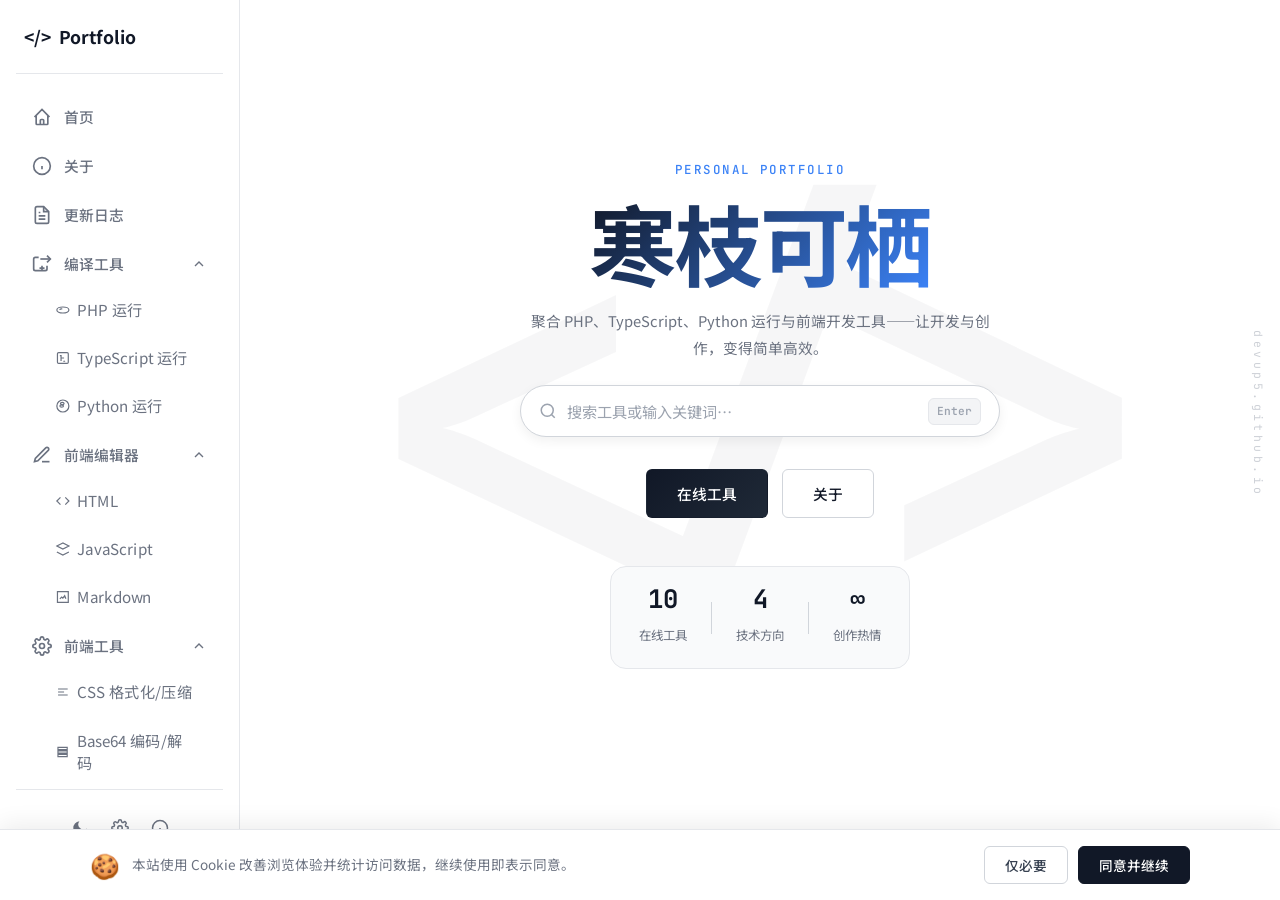
==== home/index.html @ 3d8b0461 "version 3.14" ====
<!DOCTYPE html>
<html lang="zh-CN">
<head>
    <meta charset="UTF-8">
    <script>(function(){var s=localStorage.getItem('theme');var d=window.matchMedia('(prefers-color-scheme: dark)').matches;document.documentElement.setAttribute('data-theme',s||(d?'dark':'light'));})();</script>
    <meta name="viewport" content="width=device-width, initial-scale=1.0">
    <title>寒枝可栖 — Portfolio</title>
    <meta name="author" content="寒枝可栖">
    <meta name="robots" content="index, follow">
    <link rel="icon" href="../home-icon.jpeg">
    <link rel="stylesheet" href="../style/home.css">
    <link rel="preconnect" href="https://fonts.googleapis.com" crossorigin>
    <link rel="preload" as="style" href="https://fonts.googleapis.com/css2?family=Noto+Sans+SC:wght@300;400;500;700&family=JetBrains+Mono:wght@400;500&display=swap" onload="this.onload=null;this.rel='stylesheet'">
    <noscript><link rel="stylesheet" href="https://fonts.googleapis.com/css2?family=Noto+Sans+SC:wght@300;400;500;700&family=JetBrains+Mono:wght@400;500&display=swap"></noscript>
    <script async charset="UTF-8" id="LA_COLLECT" src="https://sdk.51.la/js-sdk-pro.min.js"></script>
    <script>window.addEventListener('load',function(){if(typeof LA!=='undefined')LA.init({id:"3R1OGymGzZO5DVI3",ck:"3R1OGymGzZO5DVI3"})})</script>
    <script>
    window.PVStatsReady = (async function() {
      var API = 'https://js.ruseo.cn/api/counter.php';
      var KEY = 'e91d240cb9d6f59608ce9db2fded6e79';
      var C_TOTAL = '32213d0aaffbc0c523dce9c372ad9a63';
      var C_MONTH = '7a5000d0757ff5e1d649df7433d082ba';
      var C_DAY = '618c85d0ef884185d67e6caba50d1f65';
      var C_YDAY = 'c9b394fa8ed7a2698d85b9096751db17';
      function pad(n) { return String(n).padStart(2, '0'); }
      function bjDate(offsetDays) {
        var d = new Date(Date.now() + (480 + new Date().getTimezoneOffset()) * 60000 + (offsetDays || 0) * 86400000);
        return d.getFullYear() + '-' + pad(d.getMonth() + 1) + '-' + pad(d.getDate());
      }
      function api(params) {
        var qs = Object.keys(params).map(function(k) { return k + '=' + encodeURIComponent(params[k]); }).join('&');
        return fetch(API + '?' + qs, { cache: 'no-store' }).then(function(r) { return r.json(); });
      }
      var today = bjDate(0), yesterday = bjDate(-1), thisMonth = today.slice(0, 7);
      var dayInfo = await api({ action: 'get', api_key: KEY, counter_id: C_DAY });
      var dayLast = (dayInfo.counter && dayInfo.counter.last_count_time) || '';
      if (dayLast.slice(0, 10) !== today) {
        await api({ action: 'reset', api_key: KEY, counter_id: C_YDAY });
        if (dayLast.slice(0, 10) === yesterday) {
          var oldCount = parseInt(dayInfo.counter && dayInfo.counter.current_count, 10) || 0;
          if (oldCount > 0) await api({ action: 'increment', api_key: KEY, counter_id: C_YDAY, value: oldCount });
        }
        await api({ action: 'reset', api_key: KEY, counter_id: C_DAY });
      }
      var monInfo = await api({ action: 'get', api_key: KEY, counter_id: C_MONTH });
      var monLast = (monInfo.counter && monInfo.counter.last_count_time) || '';
      if (monLast.slice(0, 7) !== thisMonth) await api({ action: 'reset', api_key: KEY, counter_id: C_MONTH });
      await Promise.all([
        api({ action: 'increment', api_key: KEY, counter_id: C_TOTAL, value: 1 }),
        api({ action: 'increment', api_key: KEY, counter_id: C_MONTH, value: 1 }),
        api({ action: 'increment', api_key: KEY, counter_id: C_DAY, value: 1 })
      ]);
      var final = await Promise.all([
        api({ action: 'get', api_key: KEY, counter_id: C_TOTAL }),
        api({ action: 'get', api_key: KEY, counter_id: C_MONTH }),
        api({ action: 'get', api_key: KEY, counter_id: C_DAY }),
        api({ action: 'get', api_key: KEY, counter_id: C_YDAY })
      ]);
      function cnt(r) { return parseInt(r && r.counter && r.counter.current_count, 10) || 0; }
      return { total: cnt(final[0]), month: cnt(final[1]), today: cnt(final[2]), yesterday: cnt(final[3]) };
    })().catch(function(err) { console.warn('PV counter error:', err); return null; });
    </script>
</head>
<body>
    <div id="loadingBarMount"></div>
    <div id="sidebarMount"></div>

    <div class="pages">
        <!-- ========== 首页 ========== -->
        <section class="page active" id="page-home" data-section="home">
            <div class="landing">
                <div class="landing-deco" aria-hidden="true">&lt;/&gt;</div>
                <div class="landing-brand-vertical" aria-hidden="true">devup5.github.io</div>
                <div class="landing-content">
                    <p class="landing-eyebrow">PERSONAL PORTFOLIO</p>
                    <h1 class="landing-title">
                        <span class="landing-title-fill">寒枝可栖</span>
                    </h1>
                    <p class="landing-desc">聚合 PHP、TypeScript、Python 运行与前端开发工具——让开发与创作，变得简单高效。</p>
                    <div class="landing-search-wrap">
                        <div class="landing-search">
                            <svg class="landing-search-icon" viewBox="0 0 24 24" width="18" height="18" fill="none" stroke="currentColor" stroke-width="2"><circle cx="11" cy="11" r="8"/><path d="M21 21l-4.35-4.35"/></svg>
                            <input type="text" id="homeSearchInput" class="landing-search-input" placeholder="搜索工具或输入关键词…" autocomplete="off">
                            <kbd class="landing-search-kbd">Enter</kbd>
                        </div>
                        <div class="landing-search-results" id="homeSearchResults"></div>
                    </div>
                    <div class="landing-btns">
                        <button type="button" class="btn btn-dark" data-nav="//devup5.github.io/tools#python">在线工具</button>
                        <button type="button" class="btn btn-light" data-nav="//devup5.github.io/home#about">关于</button>
                    </div>
                    <div class="landing-stats">
                        <div class="stat-item">
                            <span class="stat-num">10</span>
                            <span class="stat-label">在线工具</span>
                        </div>
                        <div class="stat-sep"></div>
                        <div class="stat-item">
                            <span class="stat-num">4</span>
                            <span class="stat-label">技术方向</span>
                        </div>
                        <div class="stat-sep"></div>
                        <div class="stat-item">
                            <span class="stat-num">&infin;</span>
                            <span class="stat-label">创作热情</span>
                        </div>
                    </div>
                </div>
            </div>
        </section>

        <!-- ========== 关于 ========== -->
        <section class="page" id="page-about" data-section="about">
            <div class="page-scroll">
                <div class="container">
                    <div class="about-hero">
                        <div class="about-hero-left">
                            <p class="about-eyebrow">ABOUT</p>
                            <h2 class="about-title">
                                <span class="about-title-fill">关于项目</span>
                                <span class="about-title-outline">About This Site</span>
                            </h2>
                        </div>
                        <div class="about-hero-right">
                            <div class="about-deco" aria-hidden="true">&lt;/&gt;</div>
                        </div>
                    </div>

                    <div class="about-stats">
                        <div class="about-stats-hero">
                            <span class="about-stats-label">站点浏览</span>
                            <span class="about-stats-big" id="statTotal">--</span>
                            <span class="about-stats-bar"></span>
                        </div>
                        <div class="about-stats-grid">
                            <div class="about-stat-item">
                                <span class="about-stat-label">今日浏览</span>
                                <span class="about-stat-value" id="statToday">--</span>
                            </div>
                            <div class="about-stat-item">
                                <span class="about-stat-label">昨日访客</span>
                                <span class="about-stat-value" id="statYesterday">--</span>
                            </div>
                            <div class="about-stat-item">
                                <span class="about-stat-label">本月浏览</span>
                                <span class="about-stat-value" id="statMonth">--</span>
                            </div>
                        </div>
                    </div>

                    <!-- 01 关于项目 -->
                    <div class="about-section">
                        <div class="sec-head">
                            <span class="sec-num">01</span>
                            <h3 class="sec-title">关于项目</h3>
                        </div>
                        <div class="about-bio">
                            <p>这是一个纯浏览器端的在线工具聚合平台。提供 Python、PHP、TypeScript 编译运行与前端开发工具，浏览器点开即用。</p>
                            <p>我只负责架构设计、业务逻辑梳理与 Debug 环节——说人话就是出点子、做测试。相关的实践经验，以后如果有空会在博客做些总结。</p>
                            <p>代码谈不上优雅，结构也未必规范，但它能跑、能用，还能帮到别人，我就挺开心的。</p>
                        </div>
                    </div>

                    <!-- 02 功能亮点 -->
                    <div class="about-section">
                        <div class="sec-head">
                            <span class="sec-num">02</span>
                            <h3 class="sec-title">功能亮点</h3>
                        </div>
                        <div class="about-features-grid">
                            <div class="about-feature-card">
                                <div class="about-feature-icon">
                                    <svg viewBox="0 0 24 24" width="28" height="28" fill="none" stroke="currentColor" stroke-width="2"><path d="M3 7h18M3 12h18M3 17h12"/></svg>
                                </div>
                                <span class="about-feature-num">01</span>
                                <h4 class="about-feature-name">分类清晰</h4>
                                <p class="about-feature-desc">编译工具与前端工具两大分类，快速定位所需资源。</p>
                            </div>
                            <div class="about-feature-card">
                                <div class="about-feature-icon">
                                    <svg viewBox="0 0 24 24" width="28" height="28" fill="none" stroke="currentColor" stroke-width="2"><circle cx="11" cy="11" r="8"/><path d="M21 21l-4.35-4.35"/></svg>
                                </div>
                                <span class="about-feature-num">02</span>
                                <h4 class="about-feature-name">智能搜索</h4>
                                <p class="about-feature-desc">搜索引擎一键切换，直达在线工具或外部网站。</p>
                            </div>
                            <div class="about-feature-card">
                                <div class="about-feature-icon">
                                    <svg viewBox="0 0 24 24" width="28" height="28" fill="none" stroke="currentColor" stroke-width="2"><path d="M21 12.79A9 9 0 1111.21 3 7 7 0 0021 12.79z"/></svg>
                                </div>
                                <span class="about-feature-num">03</span>
                                <h4 class="about-feature-name">主题切换</h4>
                                <p class="about-feature-desc">深浅色模式自由切换，自动记忆用户偏好。</p>
                            </div>
                            <div class="about-feature-card">
                                <div class="about-feature-icon">
                                    <svg viewBox="0 0 24 24" width="28" height="28" fill="none" stroke="currentColor" stroke-width="2"><path d="M12 22s8-4 8-10V5l-8-3-8 3v7c0 6 8 10 8 10z"/></svg>
                                </div>
                                <span class="about-feature-num">04</span>
                                <h4 class="about-feature-name">隐私保护</h4>
                                <p class="about-feature-desc">Cookie 同意管理、透明的隐私政策与可选分析。</p>
                            </div>
                        </div>
                    </div>

                    <!-- 03 建议 & 反馈 -->
                    <div class="about-section">
                        <div class="sec-head">
                            <span class="sec-num">03</span>
                            <h3 class="sec-title">建议 &amp; 反馈</h3>
                        </div>
                        <div class="about-feedback">
                            <div class="about-feedback-left">
                                <p class="about-feedback-line">有 Bug？</p>
                                <p class="about-feedback-line">有新想法？</p>
                                <p class="about-feedback-arrow">通过下方表单告诉我们 →</p>
                            </div>
                            <button type="button" class="btn btn-dark about-feedback-btn" id="aboutFeedback">在线反馈</button>
                        </div>
                        <div class="about-feedback-iframe" id="feedbackIframe" style="display:none;">
                            <iframe src="https://6nqd6k8n.jsjform.com/f/DHOf96?x_field_1=toolkit" frameborder="0" allowfullscreen="" class="iframe-form" style="width: 100%; height: 650px; display: block;"></iframe>
                        </div>
                    </div>

                    <div class="about-section about-footer-note">
                        <p>© 2026 寒枝可栖 · All tools run in browser</p>
                    </div>
                </div>
            </div>
        </section>

        <!-- ========== 更新日志 ========== -->
        <section class="page" id="page-changelog" data-section="changelog">
            <div class="page-scroll">
                <div class="container">
                    <div class="about-hero">
                        <div class="about-hero-left">
                            <p class="about-eyebrow">CHANGELOG</p>
                            <h2 class="about-title">
                                <span class="about-title-fill">更新日志</span>
                                <span class="about-title-outline">Version History</span>
                            </h2>
                            <p class="about-desc">记录本站每一次迭代与成长，见证从无到有的每一步。</p>
                        </div>
                        <div class="about-hero-right">
                            <div class="about-deco" id="changelogDeco" aria-hidden="true">v3.14.1</div>
                        </div>
                    </div>

                    <div class="changelog-full-list" id="changelogFullList">
                        <!-- 由 JS 动态渲染 -->
                    </div>
                </div>
            </div>
        </section>
    </div>

    <div id="footerMount"></div>
    <div id="modalsMount"></div>

    <script defer src="../script/changelog.js"></script>
    <script defer src="../script/sidebar.js"></script>
    <script defer src="../script/setting.js"></script>
    <script defer src="../script/contextmenu.js"></script>
    <script defer src="../script/outer.js"></script>
    <script>
        document.addEventListener('DOMContentLoaded', function() {
            if (typeof initHomeRouter === 'function') initHomeRouter();
        });
    </script>
</body>
</html>
---- style/home.css ----
:root {color-scheme:light;--sidebar-w:240px;--footer-h:72px;--accent:#111827;--accent-2:#1f2937;--highlight:#3b82f6;--highlight-light:#60a5fa;--bg:#ffffff;--bg-alt:#f9fafb;--bg-card:#ffffff;--bg-input:#f3f4f6;--t1:#111827;--t2:#374151;--t3:#6b7280;--t4:#9ca3af;--line:#e5e7eb;--line-strong:#d1d5db;--sh-sm:0 1px 2px rgba(0,0,0,0.04);--sh-md:0 4px 12px rgba(0,0,0,0.06);--sh-lg:0 12px 28px rgba(0,0,0,0.1);--r-sm:6px;--r-md:10px;--r-lg:16px;--r-xl:20px;--r-full:999px;--sidebar-w:240px;--ease:cubic-bezier(0.4,0,0.2,1);--t-fast:150ms var(--ease);--t-base:250ms var(--ease);--t-slide:500ms var(--ease);}
[data-theme="dark"] {color-scheme:dark;--bg:#0f172a;--bg-alt:#1e293b;--bg-card:#1e293b;--bg-input:#334155;--t1:#f1f5f9;--t2:#cbd5e1;--t3:#94a3b8;--t4:#64748b;--line:#334155;--line-strong:#475569;--sh-sm:0 1px 2px rgba(0,0,0,0.3);--sh-md:0 4px 12px rgba(0,0,0,0.35);--sh-lg:0 12px 28px rgba(0,0,0,0.45);--highlight:#60a5fa;--highlight-light:#93c5fd;}
*,*::before,*::after {box-sizing:border-box;}
* {margin:0;padding:0;}
html,body {height:100%;overflow:hidden;}
html {background:var(--bg);}
body {font-family:'Noto Sans SC',-apple-system,BlinkMacSystemFont,sans-serif;font-size:18.4px;line-height:1.7;color:var(--t2);background:var(--bg);-webkit-font-smoothing:antialiased;}
img {max-width:100%;display:block;}
a {text-decoration:none;color:inherit;transition:color var(--t-fast);}
ul {list-style:none;}
button {font-family:inherit;cursor:pointer;border:none;background:none;color:inherit;}
iframe {border:none;}
textarea {font-family:inherit;}
::selection {background:var(--highlight);color:#fff;}
.sidebar {position:fixed;top:0;left:0;bottom:0;width:var(--sidebar-w);z-index:1000;background:var(--bg);border-right:1px solid var(--line);display:flex;flex-direction:column;padding:24px 16px;transition:transform var(--t-base);}
.sidebar-top {padding:0 8px 24px;border-bottom:1px solid var(--line);margin-bottom:20px;}
.sidebar-logo {display:flex;align-items:center;gap:8px;font-weight:700;font-size:1.1rem;color:var(--t1);cursor:pointer;font-family:inherit;background:none;border:none;padding:0;}
.sidebar-nav {display:flex;flex-direction:column;gap:4px;flex:1;}
.sidebar-link {display:flex;align-items:center;gap:12px;padding:12px 16px;font-size:0.92rem;font-weight:500;color:var(--t3);border-radius:var(--r-md);transition:all var(--t-fast);cursor:pointer;font-family:inherit;background:none;border:none;text-align:left;width:100%;}
.sidebar-link svg {flex-shrink:0;}
.sidebar-link:hover {color:var(--t1);background:var(--bg-alt);}
.sidebar-link.active {color:var(--highlight);background:rgba(59,130,246,0.08);font-weight:600;}
[data-theme="dark"] .sidebar-link.active {background:rgba(96,165,250,0.1);}
.sidebar-bottom {display:flex;flex-direction:column;align-items:center;gap:12px;padding-top:20px;border-top:1px solid var(--line);}
.sidebar-theme {width:36px;height:36px;display:flex;align-items:center;justify-content:center;border-radius:var(--r-sm);color:var(--t3);transition:all var(--t-fast);}
.sidebar-theme:hover {background:var(--bg-alt);color:var(--t1);}
.sidebar-links {display:flex;gap:4px;align-items:center;flex-wrap:wrap;justify-content:center;}
.sidebar-icon-btn {width:36px;height:36px;display:flex;align-items:center;justify-content:center;border-radius:var(--r-sm);color:var(--t3);transition:all var(--t-fast);}
.sidebar-icon-btn:hover {background:var(--bg-alt);color:var(--t1);}
.sidebar-copy {font-size:0.68rem;color:var(--t4);font-family:'JetBrains Mono',monospace;text-align:center;}
.sidebar-dropdown {display:flex;flex-direction:column;}
.sidebar-dropdown-toggle {justify-content:flex-start;position:relative;}
.sidebar-dropdown-toggle .dropdown-chevron {margin-left:auto;transition:transform var(--t-fast);flex-shrink:0;}
.sidebar-dropdown.open .dropdown-chevron {transform:rotate(180deg);}
.sidebar-dropdown-menu {display:none;flex-direction:column;padding-left:32px;gap:4px;margin-top:2px;margin-left:-5px;overflow:hidden;}
.sidebar-dropdown.open .sidebar-dropdown-menu {display:flex;animation:fadeIn 0.2s ease;}
.sidebar-sublink {display:flex;align-items:center;gap:8px;padding:10px 14px;font-size:1.05rem;color:var(--t3);border-radius:var(--r-sm);transition:all var(--t-fast);cursor:pointer;font-family:inherit;background:none;border:none;text-align:left;width:100%;text-decoration:none;transform:scale(0.903125);transform-origin:left center;}
.sidebar-sublink:hover {color:var(--t1);background:var(--bg-alt);}
.sidebar-sublink.active {color:var(--t2);font-weight:500;}
.sidebar-burger {display:none;}
.sidebar-open-btn {display:none;position:fixed;top:16px;left:16px;z-index:1001;width:40px;height:40px;align-items:center;justify-content:center;border-radius:var(--r-sm);background:var(--bg-card);border:1px solid var(--line);box-shadow:var(--sh-sm);color:var(--t1);}
.ic-sun {display:none;}
.ic-moon {display:block;}
[data-theme="dark"] .ic-sun {display:block;}
[data-theme="dark"] .ic-moon {display:none;}
.pages {position:relative;height:calc(100vh - var(--footer-h));margin-left:var(--sidebar-w);overflow:hidden;}
.page {position:absolute;inset:0;display:flex;align-items:center;justify-content:center;pointer-events:none;opacity:0;visibility:hidden;transition:opacity 0.3s ease;}
.page.active {pointer-events:auto;opacity:1;visibility:visible;}
.page-scroll {width:100%;height:100%;overflow-y:auto;padding:48px 0;display:flex;align-items:flex-start;}
.page-scroll::-webkit-scrollbar {width:6px;}
.page-scroll::-webkit-scrollbar-track {background:transparent;}
.page-scroll::-webkit-scrollbar-thumb {background:var(--line-strong);border-radius:3px;}
.container {max-width:1100px;margin:0 auto;padding:0 24px;width:100%;}
.landing {width:100%;height:100%;display:flex;align-items:center;justify-content:center;padding:0 24px;position:relative;overflow:hidden;}
.landing-deco {position:absolute;top:50%;left:50%;transform:translate(-50%,-50%);font-family:'JetBrains Mono',monospace;font-size:clamp(18rem,38vw,32rem);font-weight:700;color:var(--t1);opacity:0.03;pointer-events:none;user-select:none;white-space:nowrap;z-index:0;}
.landing-brand-vertical {position:absolute;right:12px;top:50%;transform:translateY(-50%);writing-mode:vertical-rl;font-family:'JetBrains Mono',monospace;font-size:0.72rem;color:var(--t4);letter-spacing:0.3em;opacity:0.5;pointer-events:none;user-select:none;}
.landing-content {text-align:center;max-width:680px;animation:fadeUp 0.8s var(--ease) backwards;position:relative;z-index:1;}
.landing-eyebrow {font-family:'JetBrains Mono',monospace;font-size:0.78rem;font-weight:500;color:var(--highlight);letter-spacing:0.2em;text-transform:uppercase;margin-bottom:16px;}
.landing-title {font-size:clamp(2.8rem,9vw,5.5rem);font-weight:700;letter-spacing:-0.03em;line-height:1.05;margin-bottom:20px;display:flex;flex-direction:column;align-items:center;gap:2px;}
.landing-title-fill {background:linear-gradient(135deg,var(--t1) 0%,var(--highlight) 100%);-webkit-background-clip:text;-webkit-text-fill-color:transparent;background-clip:text;}
.landing-title-outline {-webkit-text-stroke:2px var(--t1);-webkit-text-fill-color:transparent;color:transparent;font-size:0.45em;font-weight:700;letter-spacing:0.08em;}
[data-theme="dark"] .landing-title-outline {-webkit-text-stroke-color:var(--t1);}
.landing-desc {font-size:0.92rem;color:var(--t3);line-height:1.8;margin-bottom:24px;max-width:480px;margin-left:auto;margin-right:auto;}
.landing-search-wrap {max-width:520px;margin:0 auto 32px;position:relative;}
.landing-search {display:flex;align-items:center;gap:10px;padding:0 18px;height:52px;border:1.5px solid var(--line-strong);border-radius:var(--r-full);background:var(--bg-card);box-shadow:var(--sh-md);transition:border-color var(--t-fast),box-shadow var(--t-fast);}
.landing-search:focus-within {border-color:var(--highlight);box-shadow:0 0 0 4px rgba(59,130,246,0.1);}
[data-theme="dark"] .landing-search:focus-within {box-shadow:0 0 0 4px rgba(96,165,250,0.15);}
.landing-search-icon {color:var(--t4);flex-shrink:0;}
.landing-search-input {flex:1;border:none;outline:none;background:transparent;color:var(--t1);font-size:0.95rem;font-family:inherit;height:100%;}
.landing-search-input::placeholder {color:var(--t4);}
.landing-search-kbd {font-family:'JetBrains Mono',monospace;font-size:0.7rem;font-weight:600;color:var(--t4);background:var(--bg-input);padding:3px 8px;border-radius:var(--r-sm);border:1px solid var(--line);flex-shrink:0;}
.landing-search-results {position:absolute;top:calc(100% + 8px);left:0;right:0;background:var(--bg-card);border:1px solid var(--line);border-radius:var(--r-md);box-shadow:var(--sh-lg);overflow:hidden;z-index:100;display:none;flex-direction:column;}
.landing-search-results.show {display:flex;animation:fadeUp 0.2s var(--ease);}
.landing-search-item {display:flex;align-items:center;gap:12px;padding:12px 16px;cursor:pointer;transition:background var(--t-fast);border-bottom:1px solid var(--line);}
.landing-search-item:last-child {border-bottom:none;}
.landing-search-item:hover {background:var(--bg-alt);}
.landing-search-item-icon {width:32px;height:32px;display:flex;align-items:center;justify-content:center;border-radius:var(--r-sm);background:var(--bg-input);flex-shrink:0;}
.landing-search-item-info {display:flex;flex-direction:column;gap:2px;}
.landing-search-item-name {font-size:0.88rem;font-weight:500;color:var(--t1);}
.landing-search-item-desc {font-size:0.76rem;color:var(--t4);}
.landing-search-item-web {font-size:0.82rem;color:var(--t3);padding:12px 16px;cursor:pointer;transition:background var(--t-fast);}
.landing-search-item-web:hover {background:var(--bg-alt);}
.landing-search-item-web span {color:var(--highlight);}
.landing-btns {display:flex;gap:14px;justify-content:center;margin-bottom:48px;}
.landing-stats {display:inline-flex;align-items:center;gap:24px;padding:20px 28px;border-radius:var(--r-lg);background:var(--bg-alt);border:1px solid var(--line);}
.stat-item {text-align:center;}
.stat-num {display:block;font-size:1.6rem;font-weight:700;color:var(--t1);line-height:1;margin-bottom:4px;font-family:'JetBrains Mono',monospace;}
.stat-label {font-size:0.78rem;color:var(--t3);}
.stat-sep {width:1px;height:32px;background:var(--line-strong);}
.btn {display:inline-flex;align-items:center;justify-content:center;gap:8px;padding:13px 30px;font-size:0.92rem;font-weight:500;border-radius:var(--r-sm);transition:all var(--t-base);white-space:nowrap;border:1.5px solid transparent;cursor:pointer;position:relative;overflow:hidden;font-family:inherit;}
.btn-dark {background:linear-gradient(135deg,var(--accent) 0%,var(--accent-2) 100%);color:#fff;}
[data-theme="dark"] .btn-dark {background:linear-gradient(135deg,var(--highlight) 0%,#818cf8 100%);color:#0f172a;}
.btn-dark:hover {transform:translateY(-2px);box-shadow:0 8px 24px rgba(59,130,246,0.3);}
.btn-dark::after {content:'';position:absolute;top:0;left:-100%;width:100%;height:100%;background:linear-gradient(90deg,transparent,rgba(255,255,255,0.15),transparent);transition:left 0.5s ease;}
.btn-dark:hover::after {left:100%;}
.btn-light {background:transparent;color:var(--t1);border-color:var(--line-strong);}
.btn-light:hover {border-color:var(--accent);color:var(--accent);transform:translateY(-2px);box-shadow:var(--sh-md);}
[data-theme="dark"] .btn-light:hover {border-color:var(--highlight);color:var(--highlight);}
.try-wrap {width:100%;height:100%;display:flex;padding:20px 24px;}
.try-sidebar {width:240px;flex-shrink:0;display:flex;flex-direction:column;gap:12px;}
.try-title {font-size:0.82rem;font-weight:600;color:var(--t4);text-transform:uppercase;letter-spacing:0.08em;margin-bottom:4px;padding-left:4px;}
.tool-btn {display:flex;align-items:center;gap:12px;padding:14px 16px;border-radius:var(--r-md);border:1px solid var(--line);background:var(--bg-card);transition:all var(--t-base);text-align:left;width:100%;}
.tool-btn:hover {border-color:var(--highlight);transform:translateX(4px);}
.tool-btn.active {border-color:var(--highlight);background:rgba(59,130,246,0.06);}
.tool-btn.active .tool-name {color:var(--highlight);}
.tool-icon {width:40px;height:40px;display:flex;align-items:center;justify-content:center;font-size:1.3rem;background:var(--bg-input);border-radius:var(--r-sm);flex-shrink:0;}
.tool-info {display:flex;flex-direction:column;}
.tool-name {font-size:0.92rem;font-weight:600;color:var(--t1);}
.tool-desc {font-size:0.76rem;color:var(--t4);}
.try-main {flex:1;display:flex;flex-direction:column;min-width:0;border-radius:var(--r-lg);overflow:hidden;border:1px solid var(--line);background:var(--bg-card);box-shadow:var(--sh-sm);position:relative;}
.try-panel {position:absolute;inset:0;display:flex;flex-direction:column;opacity:0;visibility:hidden;transition:opacity var(--t-base);}
.try-panel.active {opacity:1;visibility:visible;}
.try-toolbar {display:flex;align-items:center;justify-content:space-between;padding:10px 16px;background:var(--bg-alt);border-bottom:1px solid var(--line);flex-shrink:0;}
.try-url {font-family:'JetBrains Mono',monospace;font-size:0.82rem;color:var(--t3);}
.try-run {display:inline-flex;align-items:center;gap:6px;padding:6px 16px;font-size:0.82rem;font-weight:600;color:#fff;background:#10b981;border-radius:var(--r-sm);transition:all var(--t-fast);white-space:nowrap;}
.try-run:hover {background:#059669;transform:translateY(-1px);}
.try-run:active {transform:translateY(0);}
.try-run:disabled {opacity:0.6;cursor:not-allowed;}
.py-actions {display:flex;align-items:center;gap:8px;}
.py-engine-select {padding:6px 10px;border-radius:var(--r-sm);border:1px solid var(--line);background:var(--bg-input);color:var(--t2);font-size:0.8rem;cursor:pointer;font-family:inherit;transition:border-color var(--t-fast);}
.py-engine-select:hover {border-color:var(--highlight);}
.py-engine-select:focus {outline:none;border-color:var(--highlight);}
.web-preview {width:100%;height:100%;border:none;background:#fff;border-radius:0 0 var(--r-lg) 0;}
.py-wrap {flex:1;display:flex;overflow:hidden;}
.py-editor-area {flex:1;display:flex;flex-direction:column;border-right:1px solid var(--line);min-width:0;}
.py-editor-header {padding:8px 16px;font-family:'JetBrains Mono',monospace;font-size:0.78rem;color:var(--t4);background:var(--bg-alt);border-bottom:1px solid var(--line);flex-shrink:0;}
.code-editor-wrap {flex:1;position:relative;overflow:hidden;}
.code-highlight {position:absolute;inset:0;margin:0;padding:16px;font-family:'JetBrains Mono',monospace;font-size:0.88rem;line-height:1.6;tab-size:2;overflow:auto;pointer-events:none;background:transparent;white-space:pre;}
.code-highlight code {font-family:inherit;background:transparent;padding:0;}
.code-highlight::-webkit-scrollbar {width:6px;height:6px;}
.code-highlight::-webkit-scrollbar-thumb {background:var(--line-strong);border-radius:3px;}
.code-editor-wrap > textarea {position:absolute;inset:0;width:100%;height:100%;padding:16px;border:none;outline:none;resize:none;background:transparent;color:transparent;caret-color:var(--t1);font-family:'JetBrains Mono',monospace;font-size:0.88rem;line-height:1.6;tab-size:2;white-space:pre;overflow:auto;z-index:1;}
.code-editor-wrap > textarea::placeholder {color:var(--t4);}
.code-editor-wrap > textarea::-webkit-scrollbar {width:6px;height:6px;}
.code-editor-wrap > textarea::-webkit-scrollbar-thumb {background:var(--line-strong);border-radius:3px;}
#pyCode {tab-size:4;}
#pyHighlight {tab-size:4;}
.token.keyword,.token.boolean,.token.class-name {color:#c678dd;}
.token.string,.token.triple-quoted-string,.token.string-interpolation {color:#98c379;}
.token.comment {color:#7c8db5;font-style:italic;}
.token.number {color:#d19a66;}
.token.function {color:#61afef;}
.token.builtin,.token.class-name-builtin {color:#56b6c2;}
.token.operator {color:#56b6c2;background:transparent;}
.token.punctuation {color:var(--t3);}
.token.decorator,.token.decorator .punctuation {color:#e5c07b;}
.token.function .punctuation {color:var(--t3);}
.py-output-area {width:340px;flex-shrink:0;display:flex;flex-direction:column;}
.py-output-header {padding:8px 16px;font-family:'JetBrains Mono',monospace;font-size:0.78rem;color:var(--t4);background:var(--bg-alt);border-bottom:1px solid var(--line);flex-shrink:0;}
.py-output {flex:1;padding:16px;overflow-y:auto;font-family:'JetBrains Mono',monospace;font-size:0.85rem;line-height:1.6;color:var(--t1);white-space:pre-wrap;word-break:break-all;}
.py-output::-webkit-scrollbar {width:6px;}
.py-output::-webkit-scrollbar-thumb {background:var(--line-strong);border-radius:3px;}
.py-placeholder {color:var(--t4);}
.py-output .py-err {color:#ef4444;}
.py-output .py-success {color:#10b981;}
.py-loading {color:var(--t4);font-style:italic;}
.py-input-wrap {display:flex;align-items:center;margin:4px 0;}
.py-input-field {flex:1;padding:6px 10px;border:1px solid var(--highlight);border-radius:var(--r-sm);background:var(--bg);color:var(--t1);font-family:'JetBrains Mono',monospace;font-size:0.85rem;outline:none;box-shadow:0 0 0 2px rgba(59,130,246,0.1);}
[data-theme="dark"] .py-input-field {box-shadow:0 0 0 2px rgba(96,165,250,0.15);}
.py-input-field:focus {border-color:var(--highlight);box-shadow:0 0 0 3px rgba(59,130,246,0.15);}
.md-actions {display:flex;gap:8px;}
.md-btn {display:inline-flex;align-items:center;gap:5px;padding:5px 12px;font-size:0.78rem;font-weight:500;color:var(--t3);border:1px solid var(--line-strong);border-radius:var(--r-sm);transition:all var(--t-fast);white-space:nowrap;}
.md-btn:hover {color:var(--highlight);border-color:var(--highlight);}
.md-wrap {flex:1;display:flex;overflow:hidden;}
.md-editor-area {flex:1;display:flex;flex-direction:column;border-right:1px solid var(--line);min-width:0;}
.md-editor-header {padding:8px 16px;font-family:'JetBrains Mono',monospace;font-size:0.78rem;color:var(--t4);background:var(--bg-alt);border-bottom:1px solid var(--line);flex-shrink:0;}
.md-preview-area {width:50%;flex-shrink:0;display:flex;flex-direction:column;max-width:520px;}
.md-preview-header {padding:8px 16px;font-family:'JetBrains Mono',monospace;font-size:0.78rem;color:var(--t4);background:var(--bg-alt);border-bottom:1px solid var(--line);flex-shrink:0;}
.md-preview {flex:1;padding:20px 24px;overflow-y:auto;font-size:0.9rem;line-height:1.8;color:var(--t2);}
.md-preview::-webkit-scrollbar {width:6px;}
.md-preview::-webkit-scrollbar-thumb {background:var(--line-strong);border-radius:3px;}
.md-preview h1 {font-size:1.6rem;font-weight:700;color:var(--t1);margin:16px 0 10px;}
.md-preview h2 {font-size:1.3rem;font-weight:600;color:var(--t1);margin:14px 0 8px;}
.md-preview h3 {font-size:1.1rem;font-weight:600;color:var(--t1);margin:12px 0 6px;}
.md-preview p {margin-bottom:10px;}
.md-preview ul,.md-preview ol {margin:8px 0 12px 20px;}
.md-preview li {margin-bottom:4px;}
.md-preview blockquote {margin:10px 0;padding:8px 16px;border-left:3px solid var(--highlight);background:var(--bg-alt);border-radius:0 var(--r-sm) var(--r-sm) 0;color:var(--t3);}
.md-preview code {font-family:'JetBrains Mono',monospace;font-size:0.85rem;padding:2px 6px;background:var(--bg-input);border-radius:var(--r-sm);color:var(--t1);}
.md-preview pre {margin:10px 0;padding:14px;background:var(--bg-alt);border-radius:var(--r-sm);overflow-x:auto;border:1px solid var(--line);}
.md-preview pre code {padding:0;background:transparent;border:none;}
.md-preview table {margin:10px 0;border-collapse:collapse;width:100%;}
.md-preview th,.md-preview td {border:1px solid var(--line);padding:8px 12px;text-align:left;}
.md-preview th {background:var(--bg-alt);font-weight:600;color:var(--t1);}
.md-preview a {color:var(--highlight);text-decoration:underline;}
.md-preview hr {border:none;border-top:1px solid var(--line);margin:16px 0;}
.md-preview img {max-width:100%;border-radius:var(--r-sm);margin:10px 0;}
.md-preview strong {font-weight:700;color:var(--t1);}
.td-wrap {flex:1;display:flex;overflow:hidden;}
.td-input-area {flex:1;display:flex;flex-direction:column;border-right:1px solid var(--line);min-width:0;}
.td-form {display:flex;gap:16px;padding:12px 16px;background:var(--bg-alt);border-bottom:1px solid var(--line);flex-shrink:0;flex-wrap:wrap;}
.td-field {display:flex;flex-direction:column;gap:4px;}
.td-field label {font-size:0.72rem;color:var(--t4);font-weight:500;}
.td-field input,.td-field select {padding:6px 10px;border:1px solid var(--line-strong);border-radius:var(--r-sm);background:var(--bg);color:var(--t1);font-size:0.82rem;font-family:'JetBrains Mono',monospace;outline:none;transition:border var(--t-fast);min-width:120px;}
.td-field input:focus,.td-field select:focus {border-color:var(--highlight);}
.td-editor-header,.td-preview-header {padding:8px 16px;font-family:'JetBrains Mono',monospace;font-size:0.78rem;color:var(--t4);background:var(--bg-alt);border-bottom:1px solid var(--line);flex-shrink:0;}
#tdInput {flex:1;width:100%;padding:16px;border:none;outline:none;resize:none;background:var(--bg);color:var(--t1);font-family:'JetBrains Mono',monospace;font-size:0.88rem;line-height:1.7;tab-size:2;min-height:80px;}
#tdInput::-webkit-scrollbar {width:6px;}
#tdInput::-webkit-scrollbar-thumb {background:var(--line-strong);border-radius:3px;}
.td-preview {flex-shrink:0;max-height:120px;overflow-y:auto;padding:12px 16px;font-family:'JetBrains Mono',monospace;font-size:0.88rem;line-height:1.8;color:var(--t1);white-space:pre-wrap;word-break:break-word;background:var(--bg);}
.td-preview::-webkit-scrollbar {width:6px;}
.td-preview::-webkit-scrollbar-thumb {background:var(--line-strong);border-radius:3px;}
.td-output-area {width:340px;flex-shrink:0;display:flex;flex-direction:column;}
.td-output-header {padding:8px 16px;font-family:'JetBrains Mono',monospace;font-size:0.78rem;color:var(--t4);background:var(--bg-alt);border-bottom:1px solid var(--line);flex-shrink:0;}
.td-output {flex:1;padding:16px;overflow-y:auto;font-family:'JetBrains Mono',monospace;font-size:0.82rem;line-height:1.6;color:var(--t1);white-space:pre-wrap;word-break:break-all;}
.td-output::-webkit-scrollbar {width:6px;}
.td-output::-webkit-scrollbar-thumb {background:var(--line-strong);border-radius:3px;}
.td-placeholder {color:var(--t4);}
.td-actions {display:flex;gap:8px;}
.tv-wrap {flex:1;display:flex;overflow:hidden;}
.tv-list-area {width:380px;flex-shrink:0;display:flex;flex-direction:column;border-right:1px solid var(--line);min-width:0;}
.tv-config-bar {display:flex;gap:12px;padding:12px 16px;background:var(--bg-alt);border-bottom:1px solid var(--line);flex-shrink:0;flex-wrap:wrap;}
.tv-field {display:flex;flex-direction:column;gap:4px;}
.tv-field label {font-size:0.72rem;color:var(--t4);font-weight:500;}
.tv-field input,.tv-field select {padding:6px 10px;border:1px solid var(--line-strong);border-radius:var(--r-sm);background:var(--bg);color:var(--t1);font-size:0.82rem;font-family:'JetBrains Mono',monospace;outline:none;transition:border var(--t-fast);min-width:100px;}
.tv-field input:focus,.tv-field select:focus {border-color:var(--highlight);}
.tv-list-header {display:flex;align-items:center;justify-content:space-between;padding:8px 16px;font-family:'JetBrains Mono',monospace;font-size:0.78rem;color:var(--t4);background:var(--bg-alt);border-bottom:1px solid var(--line);flex-shrink:0;}
.tv-elem-list {flex:1;overflow-y:auto;padding:8px;}
.tv-elem-list::-webkit-scrollbar {width:6px;}
.tv-elem-list::-webkit-scrollbar-thumb {background:var(--line-strong);border-radius:3px;}
.tv-empty {text-align:center;color:var(--t4);font-size:0.85rem;padding:40px 16px;}
.tv-elem-card {display:flex;align-items:center;gap:10px;padding:10px 12px;border:1px solid var(--line);border-radius:var(--r-sm);background:var(--bg-card);margin-bottom:8px;transition:all var(--t-fast);animation:fadeUp 0.3s var(--ease);}
.tv-elem-card:hover {border-color:var(--highlight);box-shadow:var(--sh-sm);}
.tv-elem-type {font-size:0.7rem;font-weight:700;font-family:'JetBrains Mono',monospace;padding:3px 8px;border-radius:var(--r-sm);flex-shrink:0;letter-spacing:0.05em;}
.tv-elem-type-text {background:rgba(59,130,246,0.1);color:#3b82f6;}
.tv-elem-type-sel {background:rgba(16,185,129,0.1);color:#10b981;}
.tv-elem-type-scr {background:rgba(245,158,11,0.1);color:#f59e0b;}
.tv-elem-content {flex:1;min-width:0;}
.tv-elem-value {font-family:'JetBrains Mono',monospace;font-size:0.82rem;color:var(--t1);white-space:nowrap;overflow:hidden;text-overflow:ellipsis;}
.tv-elem-sub {font-size:0.72rem;color:var(--t4);margin-top:2px;}
.tv-elem-actions {display:flex;gap:4px;flex-shrink:0;}
.tv-elem-btn {width:28px;height:28px;display:flex;align-items:center;justify-content:center;border-radius:var(--r-sm);color:var(--t3);transition:all var(--t-fast);font-size:0.75rem;}
.tv-elem-btn:hover {background:var(--bg-alt);color:var(--t1);}
.tv-elem-btn.danger:hover {color:#ef4444;}
.tv-output-area {flex:1;display:flex;flex-direction:column;min-width:0;}
.tv-preview-section,.tv-json-section,.tv-cmd-section {display:flex;flex-direction:column;border-bottom:1px solid var(--line);}
.tv-preview-section {flex:0 0 auto;}
.tv-json-section {flex:1;min-height:0;}
.tv-cmd-section {border-bottom:none;flex:0 0 auto;}
.tv-section-header {display:flex;align-items:center;justify-content:space-between;padding:8px 16px;font-family:'JetBrains Mono',monospace;font-size:0.78rem;color:var(--t4);background:var(--bg-alt);border-bottom:1px solid var(--line);flex-shrink:0;}
.tv-section-btns {display:flex;gap:6px;}
.tv-char-count {font-size:0.72rem;color:var(--t4);}
.tv-preview {padding:16px;background:#1a1a2e;min-height:60px;max-height:100px;overflow-y:auto;display:flex;align-items:center;justify-content:center;font-family:'JetBrains Mono',monospace;font-size:0.92rem;line-height:1.8;color:#fff;white-space:pre-wrap;word-break:break-word;}
.tv-preview::-webkit-scrollbar {width:6px;}
.tv-preview::-webkit-scrollbar-thumb {background:#444;border-radius:3px;}
.tv-json-output {flex:1;overflow-y:auto;padding:12px 16px;font-family:'JetBrains Mono',monospace;font-size:0.8rem;line-height:1.6;color:var(--t1);white-space:pre-wrap;word-break:break-all;}
.tv-json-output::-webkit-scrollbar {width:6px;}
.tv-json-output::-webkit-scrollbar-thumb {background:var(--line-strong);border-radius:3px;}
.tv-cmd-output {padding:12px 16px;font-family:'JetBrains Mono',monospace;font-size:0.78rem;line-height:1.6;color:var(--t1);white-space:pre-wrap;word-break:break-all;max-height:80px;overflow-y:auto;}
.tv-cmd-output::-webkit-scrollbar {width:6px;}
.tv-cmd-output::-webkit-scrollbar-thumb {background:var(--line-strong);border-radius:3px;}
.tv-actions {display:flex;gap:8px;flex-wrap:wrap;}
.tv-modal-overlay {position:fixed;inset:0;background:rgba(0,0,0,0.5);z-index:2000;display:flex;align-items:center;justify-content:center;animation:fadeIn 0.2s ease;}
.tv-modal {background:var(--bg);border-radius:var(--r-lg);box-shadow:var(--sh-lg);width:420px;max-width:90vw;overflow:hidden;animation:fadeUp 0.3s var(--ease);}
.tv-modal-header {display:flex;align-items:center;justify-content:space-between;padding:16px 20px;border-bottom:1px solid var(--line);}
.tv-modal-title {font-size:1rem;font-weight:600;color:var(--t1);}
.tv-modal-close {width:32px;height:32px;display:flex;align-items:center;justify-content:center;border-radius:var(--r-sm);color:var(--t3);transition:all var(--t-fast);}
.tv-modal-close:hover {background:var(--bg-alt);color:var(--t1);}
.tv-modal-body {padding:20px;}
.tv-modal-field {margin-bottom:16px;}
.tv-modal-field label {display:block;font-size:0.82rem;font-weight:500;color:var(--t2);margin-bottom:6px;}
.tv-modal-field input,.tv-modal-field select {width:100%;padding:10px 12px;border:1px solid var(--line-strong);border-radius:var(--r-sm);background:var(--bg);color:var(--t1);font-size:0.88rem;font-family:'JetBrains Mono',monospace;outline:none;transition:border var(--t-fast);}
.tv-modal-field input:focus,.tv-modal-field select:focus {border-color:var(--highlight);}
.tv-modal-footer {display:flex;justify-content:flex-end;gap:10px;padding:16px 20px;border-top:1px solid var(--line);}
.tv-modal-btn {padding:8px 20px;font-size:0.88rem;border-radius:var(--r-sm);transition:all var(--t-fast);}
.tv-modal-cancel {border:1px solid var(--line-strong);color:var(--t2);background:var(--bg);}
.tv-modal-cancel:hover {background:var(--bg-alt);}
.tv-modal-save {background:var(--accent);color:#fff;border:1px solid var(--accent);}
[data-theme="dark"] .tv-modal-save {background:var(--highlight);border-color:var(--highlight);color:#0f172a;}
.tv-modal-save:hover {opacity:0.9;}
@keyframes fadeIn {from {opacity:0;}
to {opacity:1;}
;}
.sites-grid {display:grid;grid-template-columns:repeat(auto-fill,minmax(280px,1fr));gap:20px;padding-bottom:40px;}
.site-card {display:flex;flex-direction:column;align-items:center;text-align:center;padding:32px 24px;border:1px solid var(--line);border-radius:var(--r-lg);background:var(--bg-card);transition:all var(--t-base);text-decoration:none;color:inherit;}
.site-card:hover {transform:translateY(-6px);box-shadow:var(--sh-lg);border-color:var(--highlight);}
.site-card-icon {width:64px;height:64px;display:flex;align-items:center;justify-content:center;border-radius:var(--r-md);background:var(--bg-alt);margin-bottom:16px;color:var(--highlight);transition:all var(--t-base);}
.site-card:hover .site-card-icon {transform:scale(1.1);background:rgba(59,130,246,0.1);}
[data-theme="dark"] .site-card:hover .site-card-icon {background:rgba(96,165,250,0.15);}
.site-card-name {font-size:1rem;font-weight:600;color:var(--t1);margin-bottom:4px;}
.site-card-url {font-size:0.78rem;color:var(--t4);font-family:'JetBrains Mono',monospace;margin-bottom:12px;}
.site-card-desc {font-size:0.82rem;color:var(--t3);line-height:1.6;}
.about-hero {display:flex;align-items:center;gap:40px;margin-bottom:64px;position:relative;min-height:280px;}
.about-hero-left {flex:1;min-width:0;}
.about-hero-right {flex:0 0 200px;display:flex;align-items:center;justify-content:center;}
.about-deco {font-family:'JetBrains Mono',monospace;font-size:8rem;font-weight:700;color:var(--t1);opacity:0.04;user-select:none;}
.about-deco-patch {font-size:0.45em;}
.about-eyebrow {font-family:'JetBrains Mono',monospace;font-size:0.78rem;font-weight:500;color:var(--highlight);letter-spacing:0.2em;text-transform:uppercase;margin-bottom:12px;}
.about-title {font-size:clamp(3.17rem,8.64vw,5.04rem);font-weight:700;letter-spacing:-0.02em;line-height:1.1;margin-bottom:16px;display:flex;flex-direction:column;gap:4px;}
.about-title-fill {background:linear-gradient(135deg,var(--t1) 0%,var(--highlight) 100%);-webkit-background-clip:text;-webkit-text-fill-color:transparent;background-clip:text;}
.about-title-outline {-webkit-text-stroke:2px var(--t1);-webkit-text-fill-color:transparent;color:transparent;font-size:0.5em;font-weight:700;letter-spacing:0.08em;}
.about-desc {font-size:0.92rem;color:var(--t3);line-height:1.8;margin-bottom:28px;max-width:480px;}
.about-btns {display:flex;gap:12px;}
.about-stats {display:flex;align-items:flex-end;justify-content:space-between;flex-wrap:wrap;gap:32px 48px;padding-bottom:40px;margin-bottom:56px;border-bottom:1px solid var(--line);}
.about-stats-hero {display:flex;flex-direction:column;gap:6px;}
.about-stats-label {font-size:0.8rem;color:var(--t3);letter-spacing:0.08em;}
.about-stats-big {font-family:'JetBrains Mono',monospace;font-size:clamp(3rem,6vw,4.4rem);font-weight:700;line-height:1.05;color:var(--t1);letter-spacing:-0.02em;font-variant-numeric:tabular-nums;}
.about-stats-bar {width:56px;height:3px;background:var(--t1);margin-top:12px;border-radius:2px;}
.about-stats-grid {display:grid;grid-template-columns:repeat(3,minmax(110px,1fr));gap:28px 40px;}
.about-stat-item {display:flex;flex-direction:column;gap:8px;}
.about-stat-label {font-size:0.78rem;color:var(--t3);letter-spacing:0.05em;}
.about-stat-value {font-family:'JetBrains Mono',monospace;font-size:1.85rem;font-weight:600;line-height:1.1;color:var(--t1);font-variant-numeric:tabular-nums;}
.about-section {margin-bottom:56px;}
.about-tech-grid {display:grid;grid-template-columns:repeat(auto-fill,minmax(200px,1fr));gap:16px;}
.about-tech-card {display:flex;flex-direction:column;align-items:center;gap:8px;padding:28px 20px;border:1px solid var(--line);border-radius:var(--r-lg);background:var(--bg-card);transition:all var(--t-base);text-align:center;}
.about-tech-card:hover {transform:translateY(-4px);box-shadow:var(--sh-md);border-color:var(--highlight);}
.about-tech-icon {font-size:2rem;}
.about-tech-name {font-size:1rem;font-weight:600;color:var(--t1);}
.about-tech-detail {font-size:0.8rem;color:var(--t4);font-family:'JetBrains Mono',monospace;}
.about-tool-list {display:grid;grid-template-columns:repeat(auto-fill,minmax(300px,1fr));gap:12px;}
.about-tool-item {display:flex;align-items:center;gap:16px;padding:16px 20px;border:1px solid var(--line);border-radius:var(--r-md);background:var(--bg-card);transition:all var(--t-fast);}
.about-tool-item:hover {border-color:var(--highlight);transform:translateY(-2px);box-shadow:var(--sh-md);}
.about-tool-icon {font-size:1.5rem;flex-shrink:0;width:48px;height:48px;display:flex;align-items:center;justify-content:center;background:var(--bg-alt);border-radius:var(--r-md);}
.about-tool-info {display:flex;flex-direction:column;gap:2px;}
.about-tool-name {font-size:0.95rem;font-weight:600;color:var(--t1);}
.about-tool-desc {font-size:0.82rem;color:var(--t3);}
.about-bio {margin-bottom:24px;}
.about-bio p {font-size:0.95rem;color:var(--t2);line-height:2;margin-bottom:8px;}
.about-features-grid {display:grid;grid-template-columns:repeat(auto-fill,minmax(240px,1fr));gap:20px;}
.about-feature-card {display:flex;flex-direction:column;align-items:flex-start;gap:10px;padding:32px 28px;border:1px solid var(--line);border-radius:var(--r-lg);background:var(--bg-card);transition:all var(--t-base);position:relative;overflow:hidden;}
.about-feature-card:hover {transform:translateY(-6px);box-shadow:var(--sh-md);border-color:var(--highlight);}
.about-feature-icon {width:52px;height:52px;display:flex;align-items:center;justify-content:center;border-radius:var(--r-md);background:rgba(59,130,246,0.08);color:var(--highlight);}
[data-theme="dark"] .about-feature-icon {background:rgba(96,165,250,0.12);}
.about-feature-num {position:absolute;top:20px;right:24px;font-family:'JetBrains Mono',monospace;font-size:0.78rem;font-weight:600;color:var(--t4);opacity:0.5;}
.about-feature-name {font-size:1.1rem;font-weight:700;color:var(--t1);}
.about-feature-desc {font-size:0.85rem;color:var(--t3);line-height:1.7;}
.about-feedback {display:flex;align-items:center;justify-content:space-between;gap:32px;flex-wrap:wrap;}
.about-feedback-left {display:flex;flex-direction:column;gap:4px;}
.about-feedback-line {font-size:1.05rem;font-weight:600;color:var(--t2);}
.about-feedback-arrow {font-size:0.88rem;color:var(--t4);margin-top:4px;}
.about-feedback-btn {padding:14px 36px;font-size:1rem;}
.about-links {display:flex;gap:12px;}
.about-link-btn {display:inline-flex;align-items:center;gap:8px;padding:10px 20px;font-size:0.88rem;font-weight:500;color:var(--t2);border:1px solid var(--line-strong);border-radius:var(--r-sm);transition:all var(--t-fast);background:var(--bg-card);}
.about-link-btn:hover {border-color:var(--accent);color:var(--accent);transform:translateY(-2px);box-shadow:var(--sh-sm);}
[data-theme="dark"] .about-link-btn:hover {border-color:var(--highlight);color:var(--highlight);}
.about-footer-note {text-align:center;padding:32px 0;}
.about-footer-note p {font-size:0.82rem;color:var(--t4);font-family:'JetBrains Mono',monospace;}
.changelog-overlay {position:fixed;inset:0;background:rgba(0,0,0,0.6);z-index:5000;display:flex;align-items:center;justify-content:center;opacity:0;visibility:hidden;transition:opacity 0.3s ease,visibility 0.3s ease;backdrop-filter:blur(4px);}
.changelog-overlay.show {opacity:1;visibility:visible;}
.changelog-modal {background:var(--bg);border-radius:var(--r-xl);box-shadow:0 24px 64px rgba(0,0,0,0.2);width:480px;max-width:92vw;max-height:85vh;overflow:hidden;display:flex;flex-direction:column;transform:translateY(20px) scale(0.96);transition:transform 0.3s var(--ease);}
.changelog-overlay.show .changelog-modal {transform:translateY(0) scale(1);}
.changelog-header {display:flex;align-items:center;justify-content:space-between;padding:20px 24px;border-bottom:1px solid var(--line);}
.changelog-version {display:flex;align-items:center;gap:10px;font-family:'JetBrains Mono',monospace;font-weight:600;}
.changelog-old-ver {font-size:0.9rem;color:var(--t4);text-decoration:line-through;}
.changelog-new-ver {font-size:1.1rem;color:var(--highlight);}
.changelog-close-x {width:32px;height:32px;display:flex;align-items:center;justify-content:center;border-radius:var(--r-sm);color:var(--t3);transition:all var(--t-fast);}
.changelog-close-x:hover {background:var(--bg-alt);color:var(--t1);}
.changelog-body {flex:1;overflow-y:auto;padding:20px 24px;}
.changelog-body::-webkit-scrollbar {width:6px;}
.changelog-body::-webkit-scrollbar-thumb {background:var(--line-strong);border-radius:3px;}
.changelog-list {list-style:none;display:flex;flex-direction:column;gap:14px;}
.changelog-list li {display:flex;align-items:flex-start;gap:10px;font-size:0.88rem;color:var(--t2);line-height:1.6;}
.changelog-tag {font-size:0.72rem;font-weight:700;padding:2px 8px;border-radius:var(--r-sm);flex-shrink:0;margin-top:2px;letter-spacing:0.03em;}
.changelog-tag-new {background:rgba(16,185,129,0.12);color:#10b981;}
.changelog-tag-optimize {background:rgba(59,130,246,0.12);color:#3b82f6;}
.changelog-tag-replace {background:rgba(245,158,11,0.12);color:#f59e0b;}
.changelog-tag-fix {background:rgba(249,115,22,0.12);color:#f97316;}
.changelog-tag-del {background:rgba(239,68,68,0.12);color:#ef4444;}
.changelog-footer {padding:16px 24px;border-top:1px solid var(--line);display:flex;justify-content:flex-end;}
.changelog-close-btn {padding:10px 32px;font-size:0.9rem;font-weight:600;color:#fff;background:var(--accent);border-radius:var(--r-sm);transition:all var(--t-fast);}
[data-theme="dark"] .changelog-close-btn {background:var(--highlight);color:#0f172a;}
.changelog-close-btn:hover {opacity:0.9;transform:translateY(-1px);}
.confirm-overlay {position:fixed;inset:0;background:rgba(0,0,0,0.5);z-index:6000;display:flex;align-items:center;justify-content:center;opacity:0;visibility:hidden;transition:opacity 0.25s ease,visibility 0.25s ease;backdrop-filter:blur(3px);}
.confirm-overlay.show {opacity:1;visibility:visible;}
.confirm-modal {background:var(--bg);border-radius:var(--r-xl);box-shadow:0 24px 64px rgba(0,0,0,0.25);width:400px;max-width:92vw;padding:28px 28px 22px;transform:translateY(20px) scale(0.95);transition:transform 0.25s var(--ease);}
.confirm-overlay.show .confirm-modal {transform:translateY(0) scale(1);}
.confirm-title {font-size:1.15rem;font-weight:700;color:var(--t1);margin-bottom:10px;}
.confirm-body {font-size:0.92rem;color:var(--t3);line-height:1.6;margin-bottom:22px;}
.confirm-actions {display:flex;justify-content:flex-end;gap:10px;}
.confirm-btn {padding:10px 22px;font-size:0.88rem;font-weight:600;border-radius:var(--r-md);cursor:pointer;transition:all var(--t-fast);border:none;font-family:inherit;}
.confirm-cancel {background:var(--bg-input);color:var(--t2);}
.confirm-cancel:hover {background:var(--line);}
.confirm-ok {background:var(--accent);color:#fff;}
[data-theme="dark"] .confirm-ok {background:var(--highlight);color:#0f172a;}
.confirm-ok:hover {opacity:0.9;transform:translateY(-1px);}
.changelog-full-list {display:flex;flex-direction:column;gap:32px;margin-top:48px;}
.changelog-item {background:var(--bg-card);border-radius:var(--r-lg);border:1px solid var(--line);padding:28px 32px;box-shadow:var(--sh-sm);transition:all var(--t-fast);}
.changelog-item:hover {box-shadow:var(--sh-md);transform:translateY(-2px);}
.changelog-item-header {display:flex;align-items:center;justify-content:space-between;margin-bottom:20px;padding-bottom:16px;border-bottom:1px solid var(--line);}
.changelog-item-version {font-family:'JetBrains Mono',monospace;font-size:1.25rem;font-weight:700;color:var(--highlight);}
.changelog-item-date {font-size:0.85rem;color:var(--t4);font-family:'JetBrains Mono',monospace;}
.changelog-item-list {list-style:none;display:flex;flex-direction:column;gap:12px;}
.changelog-item-list li {display:flex;align-items:flex-start;gap:12px;font-size:0.9rem;color:var(--t2);line-height:1.7;}
@media (max-width:768px) {.changelog-full-list {gap:20px;margin-top:32px;}
.changelog-item {padding:20px;}
.changelog-item-header {flex-direction:column;align-items:flex-start;gap:8px;}
.changelog-item-version {font-size:1.1rem;}
;}
.sec-head {display:flex;align-items:baseline;gap:21px;margin-bottom:63px;position:relative;padding-bottom:25px;}
.sec-head::after {content:'';position:absolute;bottom:0;left:0;right:0;height:2px;background:linear-gradient(90deg,var(--line) 0%,transparent 80%);}
.sec-num {font-family:'JetBrains Mono',monospace;font-size:1.44rem;font-weight:600;color:var(--highlight);opacity:0.75;letter-spacing:0.08em;}
.sec-title {font-size:1.65rem;font-weight:700;color:var(--t1);letter-spacing:-0.01em;}
.project-list {display:grid;grid-template-columns:repeat(auto-fill,minmax(320px,1fr));gap:24px;}
.project-card {background:var(--bg-card);border:1px solid var(--line);border-radius:var(--r-lg);overflow:hidden;transition:all var(--t-base);cursor:pointer;animation:fadeUp 0.6s var(--ease) backwards;position:relative;}
.project-card::before {content:'';position:absolute;top:0;left:0;right:0;height:3px;background:linear-gradient(90deg,var(--highlight),transparent);opacity:0;transition:opacity var(--t-base);z-index:1;}
.project-card:hover {transform:translateY(-6px);box-shadow:0 16px 40px rgba(0,0,0,0.1);border-color:var(--line-strong);}
.project-card:hover::before {opacity:1;}
.project-cover {height:200px;overflow:hidden;background:var(--bg-alt);position:relative;}
.project-cover img {width:100%;height:100%;object-fit:cover;transition:transform 0.5s var(--ease);}
.project-card:hover .project-cover img {transform:scale(1.05);}
.project-overlay {position:absolute;inset:0;background:rgba(0,0,0,0.6);display:flex;align-items:center;justify-content:center;opacity:0;transition:opacity var(--t-base);gap:12px;}
.project-card:hover .project-overlay {opacity:1;}
.overlay-btn {width:42px;height:42px;display:flex;align-items:center;justify-content:center;border-radius:50%;background:#fff;color:#111827;}
.project-body {padding:20px;}
.project-title {font-size:1.1rem;font-weight:600;color:var(--t1);margin-bottom:8px;}
.project-desc {font-size:0.88rem;color:var(--t3);line-height:1.6;margin-bottom:14px;}
.project-tags {display:flex;flex-wrap:wrap;gap:6px;}
.project-tag {padding:3px 10px;font-size:0.72rem;color:var(--highlight);background:rgba(59,130,246,0.08);border-radius:var(--r-sm);font-family:'JetBrains Mono',monospace;}
.minecraft-wrap {display:grid;grid-template-columns:repeat(auto-fill,minmax(340px,1fr));gap:24px;margin-bottom:32px;}
.mc-card {background:var(--bg-card);border:1px solid var(--line);border-radius:var(--r-lg);overflow:hidden;transition:all var(--t-base);animation:fadeUp 0.6s var(--ease) backwards;}
.mc-card:hover {box-shadow:var(--sh-md);border-color:var(--line-strong);}
.mc-card:nth-child(2) {animation-delay:0.08s;}
.mc-card:nth-child(3) {animation-delay:0.16s;}
.mc-card:nth-child(4) {animation-delay:0.24s;}
.mc-card-header {display:flex;align-items:center;gap:8px;padding:14px 20px;font-size:0.95rem;font-weight:600;color:var(--t1);background:var(--bg-alt);border-bottom:1px solid var(--line);}
.mc-icon-block {font-size:1.1rem;}
.mc-card-body {padding:20px;}
.mc-info-row {display:flex;justify-content:space-between;align-items:center;padding:10px 0;border-bottom:1px solid var(--line);}
.mc-info-row:last-child {border-bottom:none;}
.mc-info-label {font-size:0.85rem;color:var(--t3);}
.mc-info-value {font-size:0.88rem;font-weight:500;color:var(--t1);font-family:'JetBrains Mono',monospace;}
.mc-status-online {color:#10b981;font-size:0.82rem;font-weight:600;}
.mc-builds {display:grid;grid-template-columns:repeat(2,1fr);gap:16px;padding:20px;}
.mc-build-item {cursor:pointer;transition:transform var(--t-fast);}
.mc-build-item:hover {transform:translateY(-4px);}
.mc-build-img {width:100%;aspect-ratio:16/10;border-radius:var(--r-md);display:flex;align-items:center;justify-content:center;font-size:2rem;margin-bottom:8px;}
.mc-build-name {font-size:0.9rem;font-weight:600;color:var(--t1);margin-bottom:2px;}
.mc-build-desc {font-size:0.78rem;color:var(--t3);line-height:1.5;}
.mc-redstone-list {padding:16px 20px;display:flex;flex-direction:column;gap:10px;}
.mc-redstone-item {display:flex;align-items:center;justify-content:space-between;padding:10px 14px;background:var(--bg-alt);border-radius:var(--r-sm);border-left:3px solid #ef4444;transition:all var(--t-fast);}
.mc-redstone-item:hover {transform:translateX(4px);background:rgba(239,68,68,0.06);}
.mc-redstone-name {font-size:0.88rem;font-weight:500;color:var(--t1);}
.mc-redstone-tag {font-size:0.72rem;color:#ef4444;background:rgba(239,68,68,0.1);padding:3px 10px;border-radius:var(--r-sm);font-family:'JetBrains Mono',monospace;}
.mc-rules {padding:20px;}
.mc-rules p {font-size:0.88rem;color:var(--t2);line-height:2;padding-left:8px;}
.page-footer {position:fixed;bottom:0;left:var(--sidebar-w);right:0;z-index:50;background:var(--bg);border-top:1px solid var(--line);padding:8px 24px;text-align:center;font-size:0.72rem;color:var(--t4);line-height:1.6;}
.page-footer p {margin:0;}
.page-footer p:last-child {font-family:'JetBrains Mono',monospace;font-size:0.68rem;}
@keyframes fadeUp {from {opacity:0;transform:translateY(24px);}
to {opacity:1;transform:translateY(0);}
;}
@media (max-width:768px) {.sidebar {transform:translateX(-100%);box-shadow:var(--sh-lg);}
.sidebar.open {transform:translateX(0);}
.sidebar-burger {display:flex;position:absolute;top:16px;right:16px;width:36px;height:36px;align-items:center;justify-content:center;border-radius:var(--r-sm);color:var(--t3);}
.sidebar-burger:hover {background:var(--bg-alt);color:var(--t1);}
.sidebar-open-btn {display:flex;}
.pages {margin-left:0;}
.page-footer {left:0;font-size:0.68rem;padding:6px 16px;}
.try-wrap {flex-direction:column;padding:16px;}
.try-main {flex:1;min-height:0;}
.py-wrap {flex-direction:column;}
.py-output-area {width:100%;height:200px;}
.py-editor-area {border-right:none;border-bottom:1px solid var(--line);}
.md-wrap {flex-direction:column;}
.md-preview-area {width:100%;height:200px;max-width:none;}
.md-editor-area {border-right:none;border-bottom:1px solid var(--line);}
.tv-wrap {flex-direction:column;}
.tv-list-area {width:100%;height:300px;border-right:none;border-bottom:1px solid var(--line);}
.about-hero {flex-direction:column;gap:20px;}
.about-hero-right {display:none;}
.about-tech-grid {grid-template-columns:repeat(2,1fr);}
.about-features-grid {grid-template-columns:1fr;}
.about-feedback {flex-direction:column;align-items:flex-start;gap:16px;}
.about-feedback-btn {width:100%;}
.about-links {flex-wrap:wrap;}
.about-stats {flex-direction:column;align-items:flex-start;gap:28px;}
.about-stats-grid {grid-template-columns:repeat(3,1fr);gap:20px;width:100%;}
.about-stats-big {font-size:2.8rem;}
.about-stat-value {font-size:1.5rem;}
.changelog-modal {width:94vw;}
.sec-title {font-size:1.3rem;}
.landing-btns {flex-direction:column;width:100%;}
.landing-btns .btn {width:100%;}
.landing-search-wrap {margin-bottom:24px;}
.landing-search-kbd {display:none;}
.landing-brand-vertical {display:none;}
.landing-stats {flex-wrap:wrap;justify-content:center;gap:16px;padding:16px 20px;}
.stat-num {font-size:1.3rem;}
.stat-sep {display:none;}
.ai-chat {width:calc(100vw - 32px);right:16px;}
.ai-fab {right:16px;}
;}
@media (max-width:400px) {.project-list {grid-template-columns:1fr;}
;}
.settings-list {display:flex;flex-direction:column;gap:16px;}
.settings-item {display:flex;align-items:center;justify-content:space-between;padding:20px 24px;background:var(--bg-card);border:1px solid var(--line);border-radius:var(--r-md);transition:all var(--t-fast);}
.settings-item:hover {border-color:var(--line-strong);box-shadow:var(--sh-sm);}
.settings-item-info {display:flex;flex-direction:column;gap:4px;}
.settings-item-name {font-size:0.95rem;font-weight:600;color:var(--t1);}
.settings-item-desc {font-size:0.82rem;color:var(--t3);line-height:1.5;}
.settings-toggle {position:relative;display:inline-block;width:48px;height:26px;flex-shrink:0;}
.settings-toggle input {opacity:0;width:0;height:0;}
.settings-toggle-slider {position:absolute;inset:0;background:var(--line-strong);border-radius:13px;cursor:pointer;transition:background var(--t-fast);}
.settings-toggle-slider::before {content:'';position:absolute;top:3px;left:3px;width:20px;height:20px;background:#fff;border-radius:50%;transition:transform var(--t-fast);box-shadow:0 1px 3px rgba(0,0,0,0.2);}
.settings-toggle input:checked + .settings-toggle-slider {background:var(--highlight);}
.settings-toggle input:checked + .settings-toggle-slider::before {transform:translateX(22px);}
.settings-btn {padding:8px 20px;font-size:0.85rem;font-weight:500;color:var(--highlight);border:1px solid var(--highlight);border-radius:var(--r-sm);background:transparent;transition:all var(--t-fast);flex-shrink:0;white-space:nowrap;}
.settings-btn:hover {background:var(--highlight);color:#fff;}
.settings-btn:disabled {opacity:0.6;cursor:not-allowed;}
.settings-btn-danger {color:#ef4444;border-color:#ef4444;}
.settings-btn-danger:hover {background:#ef4444;color:#fff;}
.loading-bar {position:fixed;top:0;left:0;right:0;height:3.5px;z-index:9999;background:transparent;pointer-events:none;transition:opacity 0.4s ease;}
.loading-bar.done {opacity:0;}
.loading-bar-progress {height:100%;width:0%;background:linear-gradient(90deg,var(--highlight),var(--highlight-light));box-shadow:0 0 8px rgba(59,130,246,0.5);border-radius:0 2px 2px 0;transition:width 0.12s ease;}
[data-theme="dark"] .loading-bar-progress {box-shadow:0 0 8px rgba(96,165,250,0.5);}
.about-feedback-desc {font-size:0.9rem;color:var(--t3);margin-bottom:16px;}
.about-feedback-iframe {margin-top:20px;border-radius:var(--r-md);overflow:hidden;border:1px solid var(--line);}
.cookie-consent {position:fixed;bottom:0;left:0;right:0;z-index:8000;background:var(--bg-card);border-top:1px solid var(--line);box-shadow:0 -4px 24px rgba(0,0,0,0.08);padding:16px 24px;transform:translateY(0);transition:transform 0.4s var(--ease),opacity 0.4s ease;}
.cookie-consent.hide {transform:translateY(100%);opacity:0;}
.cookie-content {max-width:1100px;margin:0 auto;display:flex;align-items:center;justify-content:space-between;gap:20px;}
.cookie-text {display:flex;align-items:center;gap:12px;font-size:0.85rem;color:var(--t3);line-height:1.6;}
.cookie-icon {font-size:1.5rem;flex-shrink:0;}
.cookie-actions {display:flex;gap:10px;flex-shrink:0;}
.cookie-btn {padding:8px 20px;font-size:0.85rem;font-weight:500;border-radius:var(--r-sm);transition:all var(--t-fast);white-space:nowrap;border:1px solid var(--line-strong);background:var(--bg-card);color:var(--t2);font-family:inherit;cursor:pointer;}
.cookie-decline:hover {border-color:var(--line-strong);background:var(--bg-alt);}
.cookie-accept {background:var(--accent);color:#fff;border-color:var(--accent);}
[data-theme="dark"] .cookie-accept {background:var(--highlight);border-color:var(--highlight);color:#0f172a;}
.cookie-accept:hover {opacity:0.9;transform:translateY(-1px);}
@media (max-width:768px) {.cookie-content {flex-direction:column;gap:12px;text-align:center;}
.cookie-text {flex-direction:row;justify-content:center;}
;}
.ctx-menu {position:fixed;z-index:10000;min-width:160px;background:var(--bg-card);border:1px solid var(--line);border-radius:var(--r-md);box-shadow:var(--sh-lg);padding:6px;display:none;transform-origin:top left;}
.ctx-menu.show {display:block;animation:ctxMenuIn 0.15s cubic-bezier(0.16,1,0.3,1);}
@keyframes ctxMenuIn {from {opacity:0;transform:scale(0.9) translateY(-6px);}
to {opacity:1;transform:scale(1) translateY(0);}
;}
.ctx-separator {height:1px;background:var(--line);margin:4px 8px;}
.ctx-item {padding:8px 16px;font-size:0.85rem;color:var(--t2);border-radius:var(--r-sm);cursor:pointer;transition:background var(--t-fast),color var(--t-fast);user-select:none;}
.ctx-item:hover {background:var(--bg-input);color:var(--t1);}
.code-modal-overlay {position:fixed;inset:0;z-index:10001;background:rgba(0,0,0,0.5);backdrop-filter:blur(4px);display:none;align-items:center;justify-content:center;}
.code-modal-overlay.show {display:flex;}
.code-modal {background:var(--bg-card);border:1px solid var(--line);border-radius:var(--r-lg);box-shadow:var(--sh-lg);padding:32px 28px;width:360px;max-width:90vw;text-align:center;}
.code-modal-icon {color:var(--t3);margin-bottom:16px;display:flex;justify-content:center;}
.code-modal-title {font-size:1.1rem;font-weight:600;color:var(--t1);margin-bottom:8px;}
.code-modal-desc {font-size:0.82rem;color:var(--t3);margin-bottom:20px;}
.code-modal-input {width:100%;padding:10px 14px;font-size:0.88rem;font-family:'JetBrains Mono',monospace;background:var(--bg-input);border:1px solid var(--line);border-radius:var(--r-sm);color:var(--t1);outline:none;transition:border-color var(--t-fast);}
.code-modal-input:focus {border-color:var(--highlight);}
.code-modal-error {color:#ef4444;font-size:0.8rem;margin-top:8px;min-height:1.2em;}
.code-modal-actions {display:flex;gap:10px;margin-top:20px;}
.code-modal-btn {flex:1;padding:10px;font-size:0.88rem;font-weight:500;border-radius:var(--r-sm);cursor:pointer;transition:all var(--t-fast);border:1px solid var(--line-strong);background:var(--bg-card);color:var(--t2);font-family:inherit;}
.code-modal-cancel:hover {background:var(--bg-alt);}
.code-modal-confirm {background:var(--accent);color:#fff;border-color:var(--accent);}
[data-theme="dark"] .code-modal-confirm {background:var(--highlight);border-color:var(--highlight);color:#0f172a;}
.code-modal-confirm:hover {opacity:0.9;}
.settings-overlay {position:fixed;inset:0;z-index:10001;background:rgba(0,0,0,0.45);backdrop-filter:blur(4px);display:none;align-items:center;justify-content:center;opacity:0;transition:opacity var(--t-base);}
.settings-overlay.show {display:flex;opacity:1;}
.settings-modal {background:var(--bg-card);border:1px solid var(--line);border-radius:var(--r-xl);box-shadow:var(--sh-lg);width:480px;max-width:90vw;max-height:80vh;overflow-y:auto;animation:settingsIn 0.25s cubic-bezier(0.16,1,0.3,1);}
@keyframes settingsIn {from {opacity:0;transform:scale(0.95) translateY(12px);}
to {opacity:1;transform:scale(1) translateY(0);}
;}
.settings-modal-header {display:flex;align-items:center;justify-content:space-between;padding:20px 24px;border-bottom:1px solid var(--line);}
.settings-modal-header h3 {font-size:1.1rem;font-weight:600;color:var(--t1);margin:0;}
.settings-close-x {background:none;border:none;color:var(--t3);cursor:pointer;padding:4px;display:flex;transition:color var(--t-fast);}
.settings-close-x:hover {color:var(--t1);}
.settings-modal-body {padding:20px 24px;}
.settings-group {margin-bottom:20px;}
.settings-group:last-child {margin-bottom:0;}
.settings-group-title {font-size:0.78rem;font-weight:600;color:var(--t3);text-transform:uppercase;letter-spacing:0.08em;margin:0 0 10px 0;}
.settings-group .settings-list {border:1px solid var(--line);border-radius:var(--r-md);overflow:hidden;}
.settings-group .settings-item {border-radius:0;border:none;border-bottom:1px solid var(--line);}
.settings-group .settings-item:last-child {border-bottom:none;}
button.about-tool-item {background:var(--bg-card);border:1px solid var(--line);width:100%;text-align:left;cursor:pointer;font-family:inherit;}
button.about-tool-item:hover {border-color:var(--highlight);transform:translateY(-2px);box-shadow:var(--sh-md);}
.ctx-item {background:none;border:none;width:100%;font-family:inherit;}
::-webkit-scrollbar {width:6px;height:6px;}
::-webkit-scrollbar-track {background:transparent;}
::-webkit-scrollbar-thumb {background:var(--line-strong);border-radius:3px;}
::-webkit-scrollbar-thumb:hover {background:var(--t4);}
::selection {background:var(--highlight);color:#fff;}
[data-theme="dark"]::selection {background:var(--highlight);color:#0f172a;}
.color-tool-wrap {flex:1;display:flex;overflow:hidden;}
.color-picker-area {width:320px;flex-shrink:0;display:flex;flex-direction:column;padding:20px;gap:16px;border-right:1px solid var(--line);overflow-y:auto;}
.color-preview-large {width:100%;height:80px;border-radius:var(--r-md);background:#3b82f6;border:1px solid var(--line);transition:background 0.2s var(--ease);}
.color-value-group {display:flex;flex-direction:column;gap:10px;}
.color-value-item {display:flex;flex-direction:column;gap:4px;}
.color-value-label {font-size:0.72rem;font-weight:600;color:var(--t4);font-family:'JetBrains Mono',monospace;letter-spacing:0.05em;}
.color-value-item input {padding:8px 12px;border:1px solid var(--line-strong);border-radius:var(--r-sm);background:var(--bg-input);color:var(--t1);font-family:'JetBrains Mono',monospace;font-size:0.85rem;outline:none;transition:border-color var(--t-fast);}
.color-value-item input:focus {border-color:var(--highlight);}
.color-palette-area {flex:1;display:flex;flex-direction:column;overflow:hidden;}
.color-palette-header {padding:12px 16px;font-family:'JetBrains Mono',monospace;font-size:0.82rem;color:var(--t3);background:var(--bg-alt);border-bottom:1px solid var(--line);flex-shrink:0;}
.color-palette-tabs {display:flex;gap:4px;padding:10px 16px;background:var(--bg-alt);border-bottom:1px solid var(--line);flex-shrink:0;flex-wrap:wrap;}
.color-tab {padding:6px 14px;font-size:0.78rem;font-weight:500;color:var(--t3);border:1px solid var(--line-strong);border-radius:var(--r-sm);transition:all var(--t-fast);font-family:inherit;background:var(--bg-card);cursor:pointer;}
.color-tab:hover {color:var(--highlight);border-color:var(--highlight);}
.color-tab.active {color:#fff;background:var(--highlight);border-color:var(--highlight);}
.color-palette-grid {flex:1;display:flex;flex-direction:column;gap:8px;padding:16px;overflow-y:auto;}
.color-swatch {display:flex;align-items:center;gap:12px;padding:12px 16px;border-radius:var(--r-md);cursor:pointer;transition:all var(--t-fast);border:1px solid var(--line);background:var(--bg-card);}
.color-swatch:hover {transform:translateX(4px);box-shadow:var(--sh-sm);}
.color-swatch-color {width:36px;height:36px;border-radius:var(--r-sm);flex-shrink:0;border:1px solid var(--line);}
.color-swatch-info {display:flex;flex-direction:column;gap:2px;min-width:0;}
.color-swatch-hex {font-family:'JetBrains Mono',monospace;font-size:0.85rem;font-weight:600;color:var(--t1);}
.color-swatch-rgb {font-family:'JetBrains Mono',monospace;font-size:0.75rem;color:var(--t4);}
.py-info {color:var(--t4);font-style:italic;}
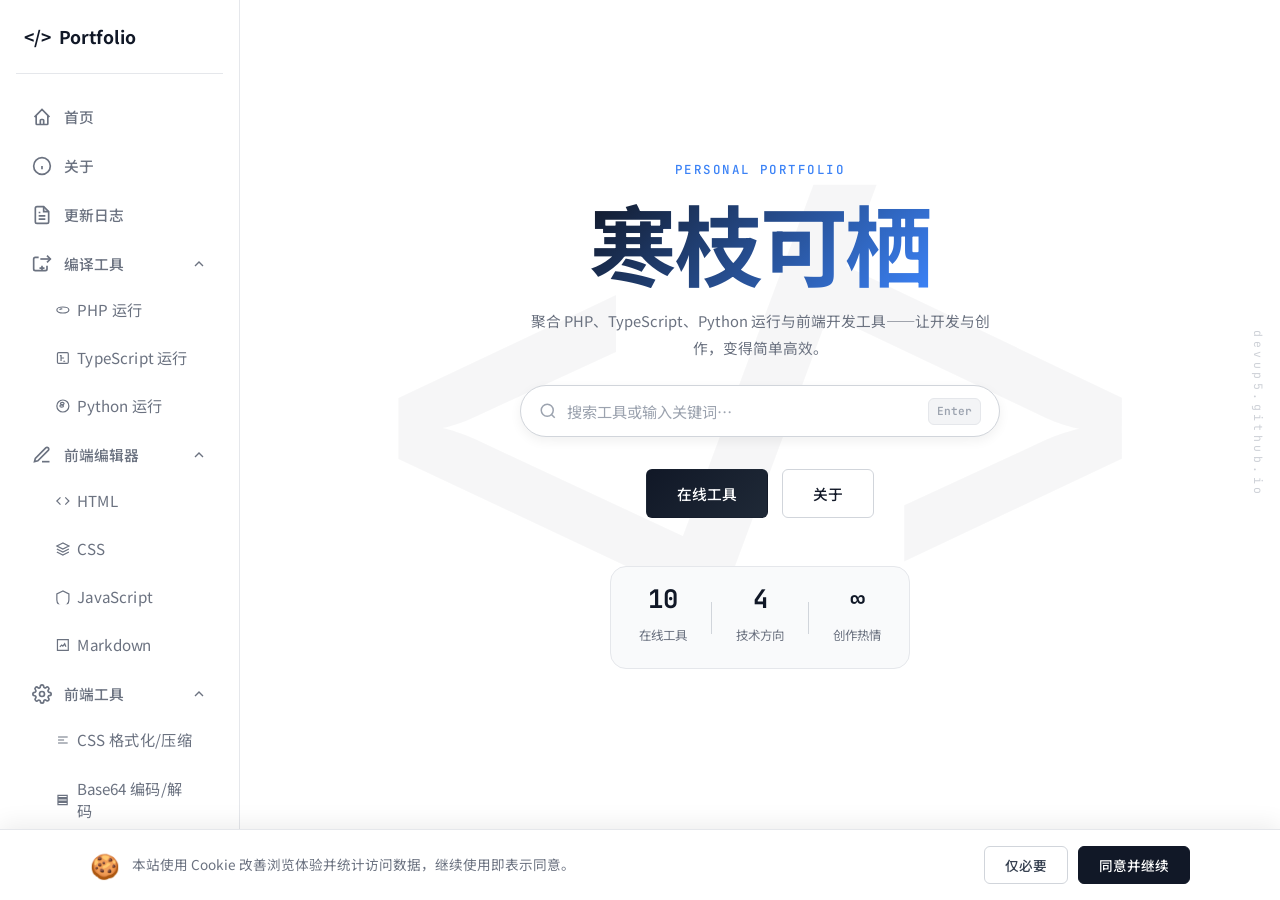
==== commit da8773ce: "version 3.13" ====
--- a/home/index.html
+++ b/home/index.html
@@ -86,8 +86,8 @@
                         <div class="landing-search-results" id="homeSearchResults"></div>
                     </div>
                     <div class="landing-btns">
-                        <button type="button" class="btn btn-dark" data-nav="//devup5.github.io/tools#python">在线工具</button>
-                        <button type="button" class="btn btn-light" data-nav="//devup5.github.io/home#about">关于</button>
+                        <button type="button" class="btn btn-dark" data-nav="//devup5.github.io/toolkit/tools#python">在线工具</button>
+                        <button type="button" class="btn btn-light" data-nav="//devup5.github.io/toolkit/home#about">关于</button>
                     </div>
                     <div class="landing-stats">
                         <div class="stat-item">
